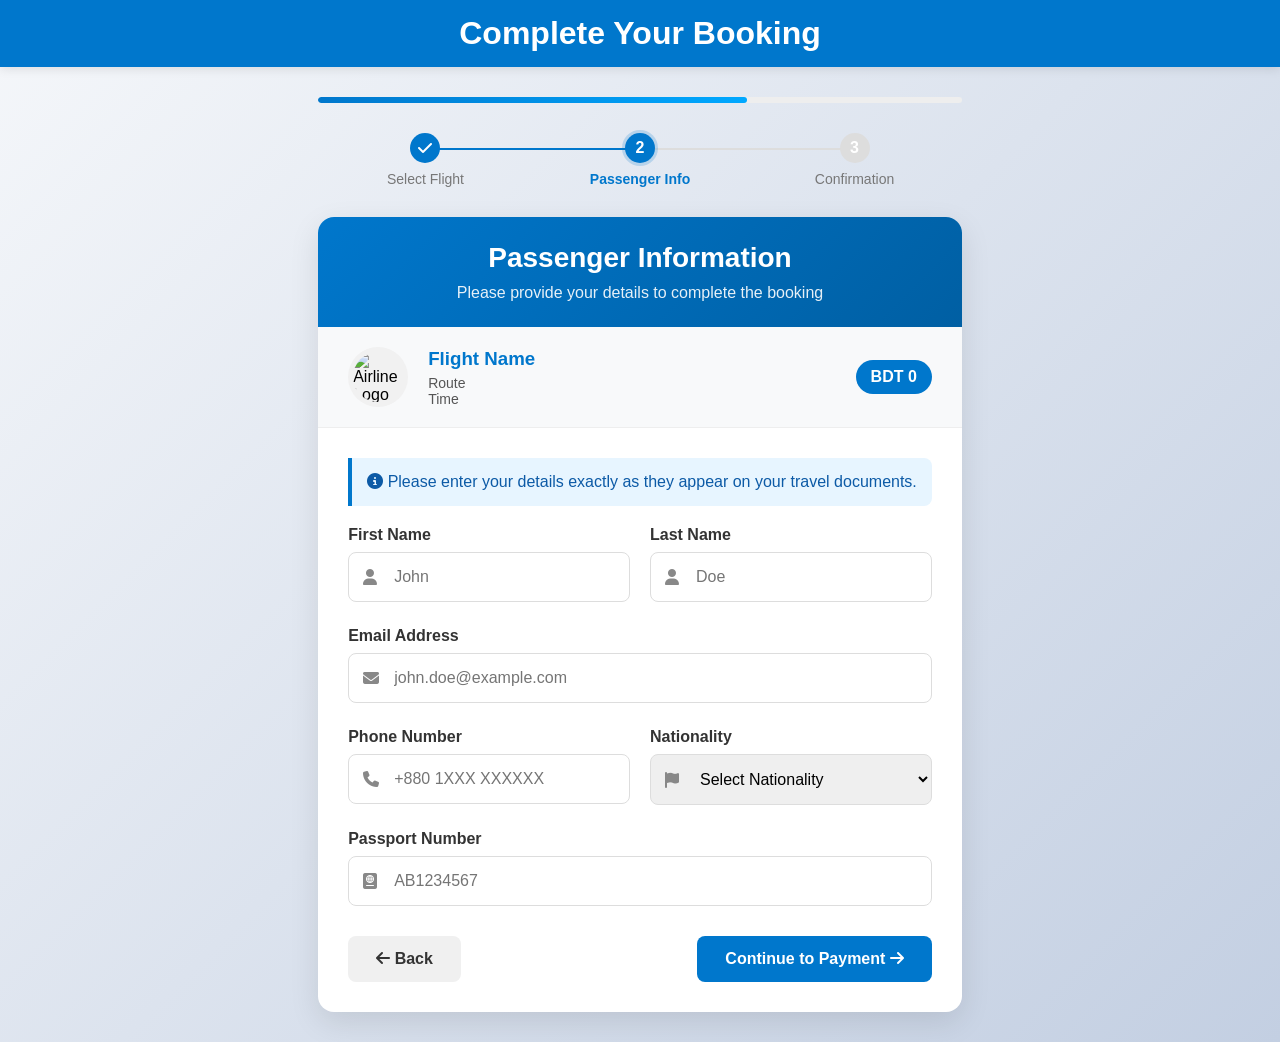
==== user/user_info.html @ 892b0b0d "user information for ticket" ====
<!DOCTYPE html>
<html lang="en">
<head>
  <meta charset="UTF-8">
  <meta name="viewport" content="width=device-width, initial-scale=1.0">
  <title>Passenger Information</title>
  <link rel="stylesheet" href="https://cdnjs.cloudflare.com/ajax/libs/font-awesome/6.4.0/css/all.min.css">
  <style>
    * {
      margin: 0;
      padding: 0;
      box-sizing: border-box;
      font-family: 'Segoe UI', Tahoma, Geneva, Verdana, sans-serif;
    }
    
    body {
      background: linear-gradient(135deg, #f5f7fa 0%, #c3cfe2 100%);
      min-height: 100vh;
      display: flex;
      flex-direction: column;
    }
    
    header {
      background: #0077cc;
      color: #fff;
      padding: 15px;
      text-align: center;
      box-shadow: 0 2px 10px rgba(0,0,0,0.1);
    }
    
    .container {
      max-width: 900px;
      margin: 30px auto;
      padding: 0 20px;
      flex: 1;
    }
    
    .form-container {
      background: white;
      border-radius: 16px;
      box-shadow: 0 10px 30px rgba(0,0,0,0.1);
      overflow: hidden;
    }
    
    .form-header {
      background: linear-gradient(135deg, #0077cc, #005fa3);
      color: white;
      padding: 25px 30px;
      text-align: center;
    }
    
    .form-header h1 {
      font-size: 28px;
      margin-bottom: 10px;
    }
    
    .form-header p {
      opacity: 0.9;
      font-size: 16px;
    }
    
    .flight-summary {
      background: #f8f9fa;
      padding: 20px 30px;
      border-bottom: 1px solid #eee;
      display: flex;
      align-items: center;
    }
    
    .flight-summary img {
      width: 60px;
      height: 60px;
      border-radius: 50%;
      object-fit: contain;
      background: #f1f1f1;
      padding: 5px;
      margin-right: 20px;
    }
    
    .flight-info h3 {
      color: #0077cc;
      margin-bottom: 5px;
    }
    
    .flight-info p {
      color: #555;
      font-size: 14px;
    }
    
    .price-tag {
      margin-left: auto;
      background: #0077cc;
      color: white;
      padding: 8px 15px;
      border-radius: 20px;
      font-weight: bold;
    }
    
    .form-body {
      padding: 30px;
    }
    
    .form-group {
      margin-bottom: 25px;
    }
    
    .form-group label {
      display: block;
      margin-bottom: 8px;
      font-weight: 600;
      color: #333;
    }
    
    .input-group {
      position: relative;
    }
    
    .input-group i {
      position: absolute;
      left: 15px;
      top: 50%;
      transform: translateY(-50%);
      color: #888;
    }
    
    .form-control {
      width: 100%;
      padding: 15px 15px 15px 45px;
      border: 1px solid #ddd;
      border-radius: 8px;
      font-size: 16px;
      transition: all 0.3s;
    }
    
    .form-control:focus {
      border-color: #0077cc;
      box-shadow: 0 0 0 3px rgba(0, 119, 204, 0.1);
      outline: none;
    }
    
    .form-row {
      display: flex;
      gap: 20px;
    }
    
    .form-row .form-group {
      flex: 1;
    }
    
    .btn-container {
      display: flex;
      justify-content: space-between;
      margin-top: 30px;
    }
    
    .btn {
      padding: 14px 28px;
      border: none;
      border-radius: 8px;
      font-size: 16px;
      font-weight: 600;
      cursor: pointer;
      transition: all 0.3s;
      text-decoration: none;
      display: inline-block;
      text-align: center;
    }
    
    .btn-primary {
      background: #0077cc;
      color: white;
    }
    
    .btn-primary:hover {
      background: #005fa3;
      transform: translateY(-2px);
      box-shadow: 0 5px 15px rgba(0, 119, 204, 0.3);
    }
    
    .btn-secondary {
      background: #f0f0f0;
      color: #333;
    }
    
    .btn-secondary:hover {
      background: #e0e0e0;
    }
    
    .progress-bar {
      height: 6px;
      background: #eee;
      margin-bottom: 30px;
      border-radius: 3px;
      overflow: hidden;
    }
    
    .progress {
      height: 100%;
      width: 66.66%;
      background: linear-gradient(90deg, #0077cc, #00a8ff);
      border-radius: 3px;
    }
    
    .step-indicator {
      display: flex;
      justify-content: space-between;
      margin-bottom: 30px;
    }
    
    .step {
      text-align: center;
      flex: 1;
      position: relative;
    }
    
    .step:not(:last-child):after {
      content: "";
      position: absolute;
      top: 15px;
      left: 50%;
      width: 100%;
      height: 2px;
      background: #ddd;
      z-index: -1;
    }
    
    .step.completed:not(:last-child):after {
      background: #0077cc;
    }
    
    .step-circle {
      width: 30px;
      height: 30px;
      border-radius: 50%;
      background: #ddd;
      color: #fff;
      display: flex;
      align-items: center;
      justify-content: center;
      margin: 0 auto 8px;
      font-weight: bold;
    }
    
    .step.completed .step-circle {
      background: #0077cc;
    }
    
    .step.active .step-circle {
      background: #0077cc;
      box-shadow: 0 0 0 3px rgba(0, 119, 204, 0.2);
    }
    
    .step-title {
      font-size: 14px;
      color: #777;
    }
    
    .step.active .step-title {
      color: #0077cc;
      font-weight: 600;
    }
    
    .notification {
      background: #e7f5ff;
      border-left: 4px solid #0077cc;
      padding: 15px;
      margin-bottom: 20px;
      border-radius: 0 8px 8px 0;
    }
    
    .notification p {
      margin: 0;
      color: #0c5aa6;
    }
    
    @media (max-width: 768px) {
      .form-row {
        flex-direction: column;
        gap: 0;
      }
      
      .flight-summary {
        flex-direction: column;
        text-align: center;
      }
      
      .flight-summary img {
        margin-right: 0;
        margin-bottom: 15px;
      }
      
      .price-tag {
        margin-left: 0;
        margin-top: 15px;
        align-self: center;
      }
    }
  </style>
</head>
<body>
  <header>
    <h1>Complete Your Booking</h1>
  </header>

  <div class="container">
    <div class="progress-bar">
      <div class="progress"></div>
    </div>
    
    <div class="step-indicator">
      <div class="step completed">
        <div class="step-circle"><i class="fas fa-check"></i></div>
        <div class="step-title">Select Flight</div>
      </div>
      <div class="step active">
        <div class="step-circle">2</div>
        <div class="step-title">Passenger Info</div>
      </div>
      <div class="step">
        <div class="step-circle">3</div>
        <div class="step-title">Confirmation</div>
      </div>
    </div>
    
    <div class="form-container">
      <div class="form-header">
        <h1>Passenger Information</h1>
        <p>Please provide your details to complete the booking</p>
      </div>
      
      <div class="flight-summary">
        <img id="airlineLogo" src="" alt="Airline Logo">
        <div class="flight-info">
          <h3 id="flightName">Flight Name</h3>
          <p id="flightRoute">Route</p>
          <p id="flightTime">Time</p>
        </div>
        <div class="price-tag" id="flightPrice">BDT 0</div>
      </div>
      
      <div class="form-body">
        <div class="notification">
          <p><i class="fas fa-info-circle"></i> Please enter your details exactly as they appear on your travel documents.</p>
        </div>
        
        <form id="passengerForm">
          <div class="form-row">
            <div class="form-group">
              <label for="firstName">First Name</label>
              <div class="input-group">
                <i class="fas fa-user"></i>
                <input type="text" id="firstName" class="form-control" placeholder="John" required>
              </div>
            </div>
            
            <div class="form-group">
              <label for="lastName">Last Name</label>
              <div class="input-group">
                <i class="fas fa-user"></i>
                <input type="text" id="lastName" class="form-control" placeholder="Doe" required>
              </div>
            </div>
          </div>
          
          <div class="form-group">
            <label for="email">Email Address</label>
            <div class="input-group">
              <i class="fas fa-envelope"></i>
              <input type="email" id="email" class="form-control" placeholder="john.doe@example.com" required>
            </div>
          </div>
          
          <div class="form-row">
            <div class="form-group">
              <label for="phone">Phone Number</label>
              <div class="input-group">
                <i class="fas fa-phone"></i>
                <input type="tel" id="phone" class="form-control" placeholder="+880 1XXX XXXXXX" required>
              </div>
            </div>
            
            <div class="form-group">
              <label for="nationality">Nationality</label>
              <div class="input-group">
                <i class="fas fa-flag"></i>
                <select id="nationality" class="form-control" required>
                  <option value="">Select Nationality</option>
                  <option value="bangladeshi">Bangladeshi</option>
                  <option value="indian">Indian</option>
                  <option value="pakistani">Pakistani</option>
                  <option value="american">American</option>
                  <option value="british">British</option>
                  <option value="other">Other</option>
                </select>
              </div>
            </div>
          </div>
          
          <div class="form-group">
            <label for="passport">Passport Number</label>
            <div class="input-group">
              <i class="fas fa-passport"></i>
              <input type="text" id="passport" class="form-control" placeholder="AB1234567" required>
            </div>
          </div>
          
          <div class="btn-container">
            <a href="javascript:history.back()" class="btn btn-secondary">
              <i class="fas fa-arrow-left"></i> Back
            </a>
            <button type="submit" class="btn btn-primary">
              Continue to Payment <i class="fas fa-arrow-right"></i>
            </button>
          </div>
        </form>
      </div>
    </div>
  </div>

  <script>
    // Get flight data from URL
    const params = new URLSearchParams(window.location.search);
    const flightJSON = params.get("flight");
    let flight;

    try {
        flight = JSON.parse(decodeURIComponent(flightJSON));
        
        // Update flight summary
        document.getElementById('airlineLogo').src = `https://content.airhex.com/content/logos/airlines_${flight.carrierCode}_200_200_s.png`;
        document.getElementById('airlineLogo').onerror = function() {
            this.src = `https://via.placeholder.com/80?text=${flight.carrierCode}`;
        };
        
        document.getElementById('flightName').textContent = flight.airlineName;
        document.getElementById('flightRoute').textContent = `${flight.dep.iataCode} to ${flight.arr.iataCode}`;
        document.getElementById('flightTime').textContent = `${new Date(flight.dep.at).toLocaleDateString()} - ${flight.duration}`;
        document.getElementById('flightPrice').textContent = `BDT ${flight.price}`;
    } catch (e) {
        console.error("Error parsing flight data:", e);
    }

    // Handle form submission
    document.getElementById('passengerForm').addEventListener('submit', function(e) {
      e.preventDefault();
      
      // Collect form data
      const formData = {
        firstName: document.getElementById('firstName').value,
        lastName: document.getElementById('lastName').value,
        email: document.getElementById('email').value,
        phone: document.getElementById('phone').value,
        nationality: document.getElementById('nationality').value,
        passport: document.getElementById('passport').value
      };
      
      // Combine flight and passenger data
      const bookingData = {
        flight: flight,
        passenger: formData
      };
      
      // Redirect to ticket page with combined data
      const encodedData = encodeURIComponent(JSON.stringify(bookingData));
      window.location.href = `../ticket/ticket.html?data=${encodedData}`;
    });
  </script>
</body>
</html>
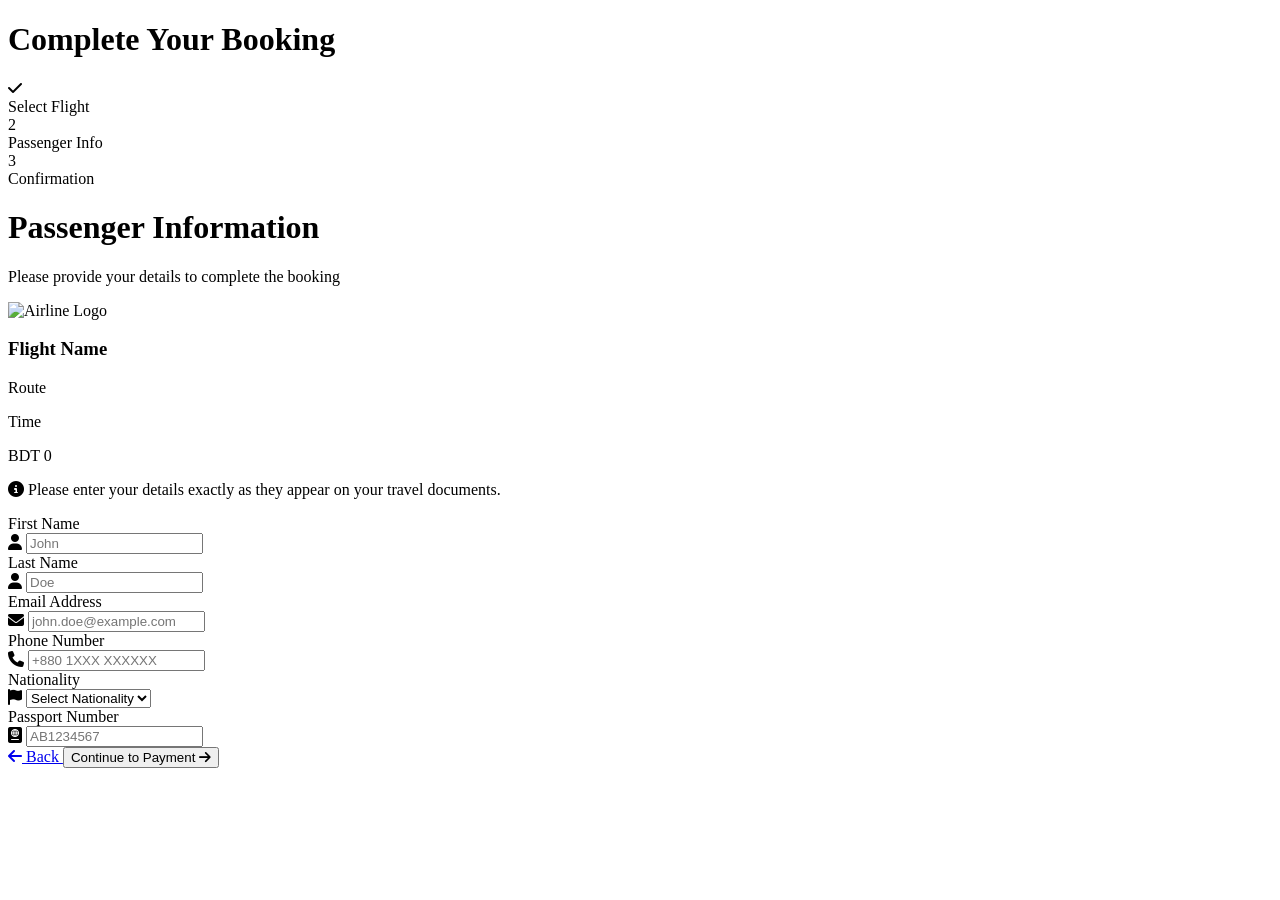
==== commit fbf9e1f6: "User Information details" ====
--- a/user/user_info.html
+++ b/user/user_info.html
@@ -5,297 +5,9 @@
   <meta name="viewport" content="width=device-width, initial-scale=1.0">
   <title>Passenger Information</title>
   <link rel="stylesheet" href="https://cdnjs.cloudflare.com/ajax/libs/font-awesome/6.4.0/css/all.min.css">
-  <style>
-    * {
-      margin: 0;
-      padding: 0;
-      box-sizing: border-box;
-      font-family: 'Segoe UI', Tahoma, Geneva, Verdana, sans-serif;
-    }
-    
-    body {
-      background: linear-gradient(135deg, #f5f7fa 0%, #c3cfe2 100%);
-      min-height: 100vh;
-      display: flex;
-      flex-direction: column;
-    }
-    
-    header {
-      background: #0077cc;
-      color: #fff;
-      padding: 15px;
-      text-align: center;
-      box-shadow: 0 2px 10px rgba(0,0,0,0.1);
-    }
-    
-    .container {
-      max-width: 900px;
-      margin: 30px auto;
-      padding: 0 20px;
-      flex: 1;
-    }
-    
-    .form-container {
-      background: white;
-      border-radius: 16px;
-      box-shadow: 0 10px 30px rgba(0,0,0,0.1);
-      overflow: hidden;
-    }
-    
-    .form-header {
-      background: linear-gradient(135deg, #0077cc, #005fa3);
-      color: white;
-      padding: 25px 30px;
-      text-align: center;
-    }
-    
-    .form-header h1 {
-      font-size: 28px;
-      margin-bottom: 10px;
-    }
-    
-    .form-header p {
-      opacity: 0.9;
-      font-size: 16px;
-    }
-    
-    .flight-summary {
-      background: #f8f9fa;
-      padding: 20px 30px;
-      border-bottom: 1px solid #eee;
-      display: flex;
-      align-items: center;
-    }
-    
-    .flight-summary img {
-      width: 60px;
-      height: 60px;
-      border-radius: 50%;
-      object-fit: contain;
-      background: #f1f1f1;
-      padding: 5px;
-      margin-right: 20px;
-    }
-    
-    .flight-info h3 {
-      color: #0077cc;
-      margin-bottom: 5px;
-    }
-    
-    .flight-info p {
-      color: #555;
-      font-size: 14px;
-    }
-    
-    .price-tag {
-      margin-left: auto;
-      background: #0077cc;
-      color: white;
-      padding: 8px 15px;
-      border-radius: 20px;
-      font-weight: bold;
-    }
-    
-    .form-body {
-      padding: 30px;
-    }
-    
-    .form-group {
-      margin-bottom: 25px;
-    }
-    
-    .form-group label {
-      display: block;
-      margin-bottom: 8px;
-      font-weight: 600;
-      color: #333;
-    }
-    
-    .input-group {
-      position: relative;
-    }
-    
-    .input-group i {
-      position: absolute;
-      left: 15px;
-      top: 50%;
-      transform: translateY(-50%);
-      color: #888;
-    }
-    
-    .form-control {
-      width: 100%;
-      padding: 15px 15px 15px 45px;
-      border: 1px solid #ddd;
-      border-radius: 8px;
-      font-size: 16px;
-      transition: all 0.3s;
-    }
-    
-    .form-control:focus {
-      border-color: #0077cc;
-      box-shadow: 0 0 0 3px rgba(0, 119, 204, 0.1);
-      outline: none;
-    }
-    
-    .form-row {
-      display: flex;
-      gap: 20px;
-    }
-    
-    .form-row .form-group {
-      flex: 1;
-    }
-    
-    .btn-container {
-      display: flex;
-      justify-content: space-between;
-      margin-top: 30px;
-    }
-    
-    .btn {
-      padding: 14px 28px;
-      border: none;
-      border-radius: 8px;
-      font-size: 16px;
-      font-weight: 600;
-      cursor: pointer;
-      transition: all 0.3s;
-      text-decoration: none;
-      display: inline-block;
-      text-align: center;
-    }
-    
-    .btn-primary {
-      background: #0077cc;
-      color: white;
-    }
-    
-    .btn-primary:hover {
-      background: #005fa3;
-      transform: translateY(-2px);
-      box-shadow: 0 5px 15px rgba(0, 119, 204, 0.3);
-    }
-    
-    .btn-secondary {
-      background: #f0f0f0;
-      color: #333;
-    }
-    
-    .btn-secondary:hover {
-      background: #e0e0e0;
-    }
-    
-    .progress-bar {
-      height: 6px;
-      background: #eee;
-      margin-bottom: 30px;
-      border-radius: 3px;
-      overflow: hidden;
-    }
-    
-    .progress {
-      height: 100%;
-      width: 66.66%;
-      background: linear-gradient(90deg, #0077cc, #00a8ff);
-      border-radius: 3px;
-    }
-    
-    .step-indicator {
-      display: flex;
-      justify-content: space-between;
-      margin-bottom: 30px;
-    }
-    
-    .step {
-      text-align: center;
-      flex: 1;
-      position: relative;
-    }
-    
-    .step:not(:last-child):after {
-      content: "";
-      position: absolute;
-      top: 15px;
-      left: 50%;
-      width: 100%;
-      height: 2px;
-      background: #ddd;
-      z-index: -1;
-    }
-    
-    .step.completed:not(:last-child):after {
-      background: #0077cc;
-    }
-    
-    .step-circle {
-      width: 30px;
-      height: 30px;
-      border-radius: 50%;
-      background: #ddd;
-      color: #fff;
-      display: flex;
-      align-items: center;
-      justify-content: center;
-      margin: 0 auto 8px;
-      font-weight: bold;
-    }
-    
-    .step.completed .step-circle {
-      background: #0077cc;
-    }
-    
-    .step.active .step-circle {
-      background: #0077cc;
-      box-shadow: 0 0 0 3px rgba(0, 119, 204, 0.2);
-    }
-    
-    .step-title {
-      font-size: 14px;
-      color: #777;
-    }
-    
-    .step.active .step-title {
-      color: #0077cc;
-      font-weight: 600;
-    }
-    
-    .notification {
-      background: #e7f5ff;
-      border-left: 4px solid #0077cc;
-      padding: 15px;
-      margin-bottom: 20px;
-      border-radius: 0 8px 8px 0;
-    }
-    
-    .notification p {
-      margin: 0;
-      color: #0c5aa6;
-    }
-    
-    @media (max-width: 768px) {
-      .form-row {
-        flex-direction: column;
-        gap: 0;
-      }
-      
-      .flight-summary {
-        flex-direction: column;
-        text-align: center;
-      }
-      
-      .flight-summary img {
-        margin-right: 0;
-        margin-bottom: 15px;
-      }
-      
-      .price-tag {
-        margin-left: 0;
-        margin-top: 15px;
-        align-self: center;
-      }
-    }
-  </style>
+  <link rel="stylesheet" href="user_info.css">
+  <script src="user_info.js" defer></script>
+  
 </head>
 <body>
   <header>
@@ -417,53 +129,5 @@
     </div>
   </div>
 
-  <script>
-    // Get flight data from URL
-    const params = new URLSearchParams(window.location.search);
-    const flightJSON = params.get("flight");
-    let flight;
-
-    try {
-        flight = JSON.parse(decodeURIComponent(flightJSON));
-        
-        // Update flight summary
-        document.getElementById('airlineLogo').src = `https://content.airhex.com/content/logos/airlines_${flight.carrierCode}_200_200_s.png`;
-        document.getElementById('airlineLogo').onerror = function() {
-            this.src = `https://via.placeholder.com/80?text=${flight.carrierCode}`;
-        };
-        
-        document.getElementById('flightName').textContent = flight.airlineName;
-        document.getElementById('flightRoute').textContent = `${flight.dep.iataCode} to ${flight.arr.iataCode}`;
-        document.getElementById('flightTime').textContent = `${new Date(flight.dep.at).toLocaleDateString()} - ${flight.duration}`;
-        document.getElementById('flightPrice').textContent = `BDT ${flight.price}`;
-    } catch (e) {
-        console.error("Error parsing flight data:", e);
-    }
-
-    // Handle form submission
-    document.getElementById('passengerForm').addEventListener('submit', function(e) {
-      e.preventDefault();
-      
-      // Collect form data
-      const formData = {
-        firstName: document.getElementById('firstName').value,
-        lastName: document.getElementById('lastName').value,
-        email: document.getElementById('email').value,
-        phone: document.getElementById('phone').value,
-        nationality: document.getElementById('nationality').value,
-        passport: document.getElementById('passport').value
-      };
-      
-      // Combine flight and passenger data
-      const bookingData = {
-        flight: flight,
-        passenger: formData
-      };
-      
-      // Redirect to ticket page with combined data
-      const encodedData = encodeURIComponent(JSON.stringify(bookingData));
-      window.location.href = `../ticket/ticket.html?data=${encodedData}`;
-    });
-  </script>
 </body>
 </html>
